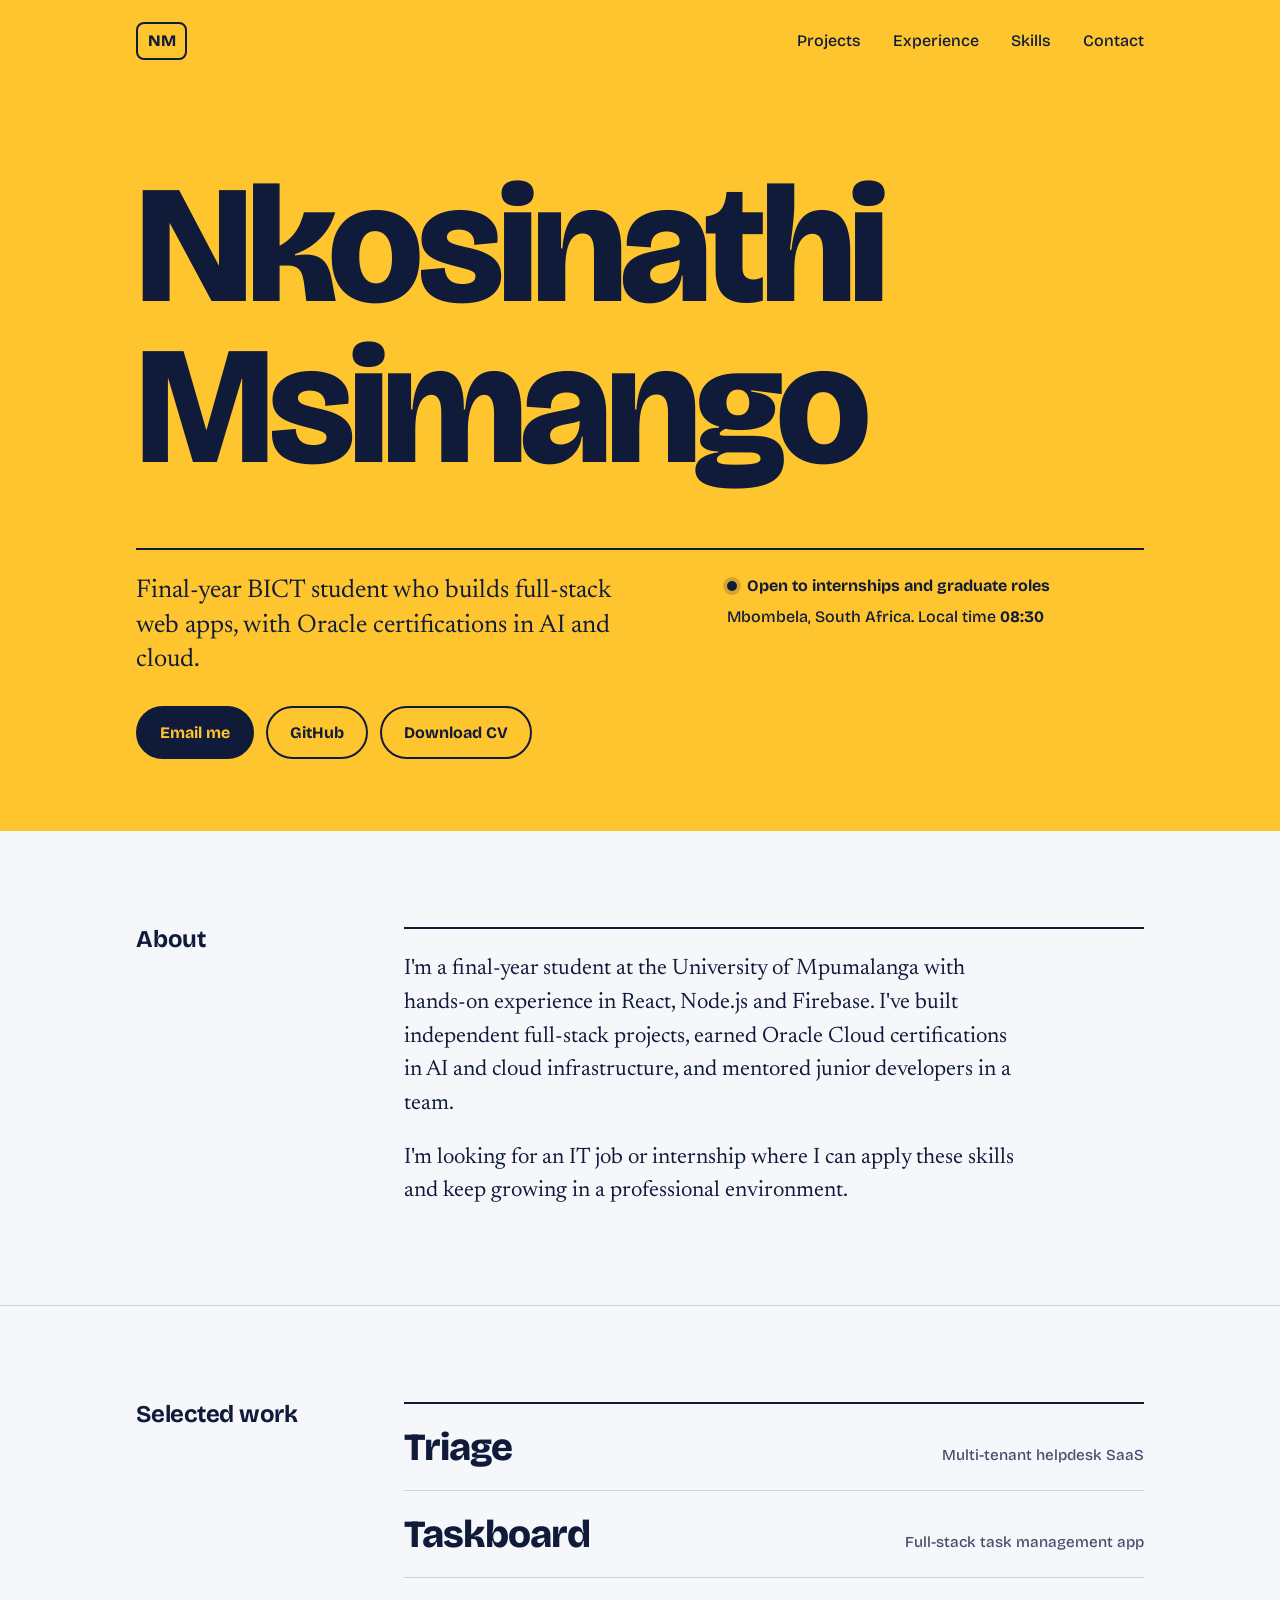
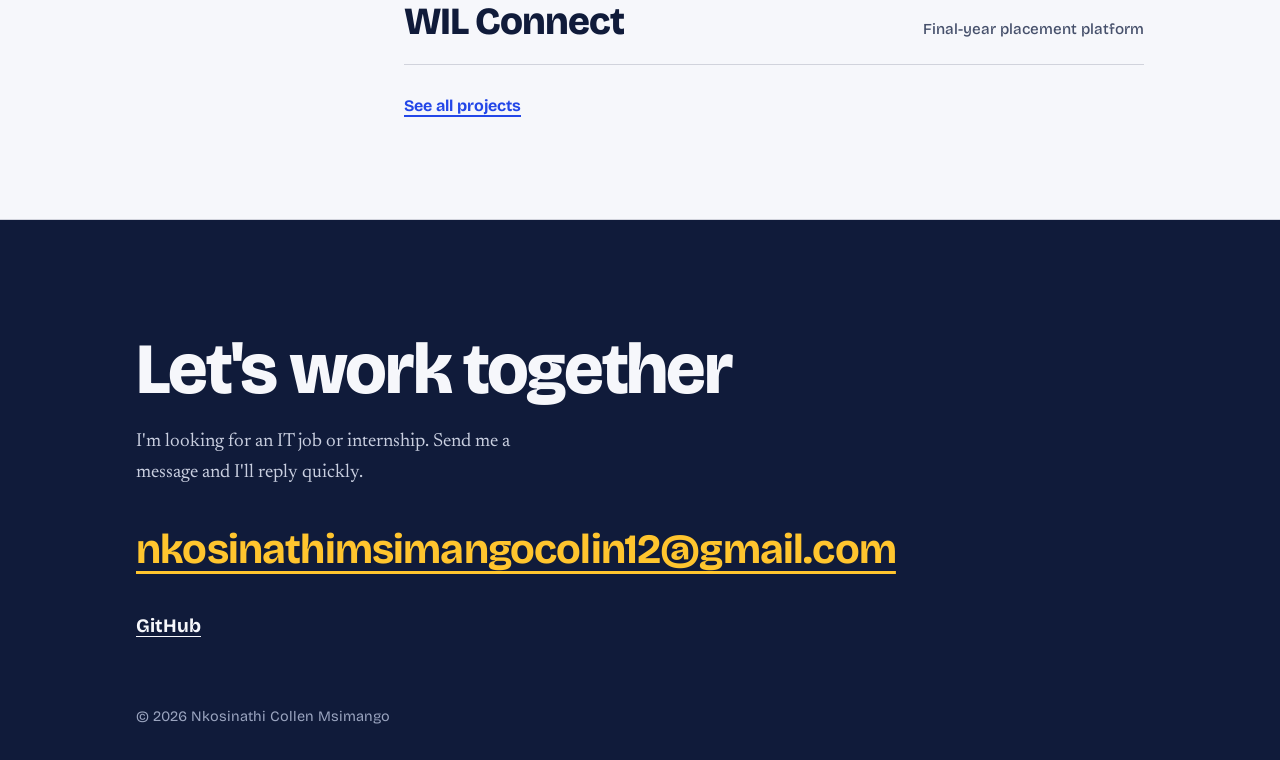
==== index.html @ f0b8b4c4 "Initial WebResume upload" ====
<!doctype html>
<html lang="en">
<head>
  <meta charset="utf-8">
  <meta name="viewport" content="width=device-width, initial-scale=1">
  <title>Nkosinathi Msimango | Full-Stack Developer</title>
  <meta name="description" content="Portfolio and CV of Nkosinathi Collen Msimango, a final-year BICT student with full-stack development experience (React, Node.js, PostgreSQL) and Oracle Cloud certifications in AI.">
  <meta name="theme-color" content="#FFC52E">
  <link rel="preconnect" href="https://fonts.googleapis.com">
  <link rel="preconnect" href="https://fonts.gstatic.com" crossorigin>
  <link href="https://fonts.googleapis.com/css2?family=Bricolage+Grotesque:opsz,wght@12..96,500;12..96,700;12..96,800&family=Newsreader:ital,opsz,wght@0,6..72,400;0,6..72,500;1,6..72,400&display=swap" rel="stylesheet">
  <link rel="stylesheet" href="style.css">
</head>
<body>

<a class="skip" href="#main">Skip to content</a>

<header class="hero">
  <div class="wrap">
    <nav class="nav" aria-label="Main">
      <a class="nav-home" href="index.html">NM</a>
      <ul>
        <li><a href="projects.html">Projects</a></li>
        <li><a href="experience.html">Experience</a></li>
        <li><a href="skills.html">Skills</a></li>
        <li><a href="#contact">Contact</a></li>
      </ul>
    </nav>

    <h1 class="name">
      <span class="line"><span>Nkosinathi</span></span>
      <span class="line"><span>Msimango</span></span>
    </h1>

    <div class="hero-foot">
      <p class="intro">Final-year BICT student who builds full-stack web apps, with Oracle certifications in AI and cloud.</p>

      <ul class="facts">
        <li class="status"><span class="dot" aria-hidden="true"></span>Open to internships and graduate roles</li>
        <li>Mbombela, South Africa. Local time <time id="clock" class="clock">--:--</time></li>
      </ul>

      <div class="actions">
        <a class="btn btn-solid" href="#contact">Email me</a>
        <a class="btn" href="https://github.com/Jayday0707-MNC" target="_blank" rel="noopener">GitHub</a>
        <a class="btn" href="cv.pdf" download>Download CV</a>
      </div>
    </div>
  </div>
</header>

<main id="main">

  <section class="section">
    <div class="wrap split">
      <h2>About</h2>
      <div class="about">
        <p>I'm a final-year student at the University of Mpumalanga with hands-on experience in React, Node.js and Firebase. I've built independent full-stack projects, earned Oracle Cloud certifications in AI and cloud infrastructure, and mentored junior developers in a team.</p>
        <p>I'm looking for an IT job or internship where I can apply these skills and keep growing in a professional environment.</p>
      </div>
    </div>
  </section>

  <section class="section">
    <div class="wrap split">
      <h2>Selected work</h2>
      <div>
        <ul class="teaser">
          <li><a href="projects.html"><span class="teaser-title">Triage</span><span class="meta">Multi-tenant helpdesk SaaS</span></a></li>
          <li><a href="projects.html"><span class="teaser-title">Taskboard</span><span class="meta">Full-stack task management app</span></a></li>
          <li><a href="projects.html"><span class="teaser-title">WIL Connect</span><span class="meta">Final-year placement platform</span></a></li>
        </ul>
        <p class="more"><a class="link" href="projects.html">See all projects</a></p>
      </div>
    </div>
  </section>

</main>

<footer id="contact" class="contact">
  <div class="wrap">
    <h2>Let's work together</h2>
    <p class="contact-lead">I'm looking for an IT job or internship. Send me a message and I'll reply quickly.</p>
    <a class="email" href="mailto:nkosinathimsimangocolin12@gmail.com">nkosinathimsimangocolin12@gmail.com</a>
    <ul class="contact-links">
      <li><a href="https://github.com/Jayday0707-MNC" target="_blank" rel="noopener">GitHub</a></li>
    </ul>
    <p class="copy">&copy; <span id="year">2026</span> Nkosinathi Collen Msimango</p>
  </div>
</footer>

<script src="main.js"></script>
</body>
</html>
---- style.css ----
/* ---------- Tokens ---------- */
:root {
  --sun: #FFC52E;     /* hero band */
  --ink: #101B3A;     /* text and dark surfaces */
  --paper: #F6F7FB;   /* page background */
  --muted: #46506B;   /* secondary text */
  --line: rgba(16, 27, 58, 0.16);
  --signal: #2347E8;  /* links */

  --display: "Bricolage Grotesque", "Segoe UI", system-ui, sans-serif;
  --body: "Newsreader", Georgia, "Times New Roman", serif;

  --gutter: clamp(20px, 5vw, 56px);
  --max: 1120px;
}

/* ---------- Base ---------- */
*, *::before, *::after { box-sizing: border-box; }
html { scroll-behavior: smooth; }
body {
  margin: 0;
  background: var(--paper);
  color: var(--ink);
  font-family: var(--body);
  font-size: 1.1875rem;
  line-height: 1.6;
  -webkit-font-smoothing: antialiased;
}
h1, h2, h3 { font-family: var(--display); margin: 0; line-height: 1.05; }
p { margin: 0 0 0.9em; }
a { color: inherit; }
ul { list-style: none; margin: 0; padding: 0; }

.wrap { max-width: var(--max); margin: 0 auto; padding: 0 var(--gutter); }

:focus-visible { outline: 3px solid var(--signal); outline-offset: 3px; border-radius: 2px; }

.skip {
  position: absolute; left: -999px; top: 8px;
  background: var(--ink); color: #fff; padding: 8px 14px; z-index: 10;
}
.skip:focus { left: 8px; }

/* ---------- Hero ---------- */
.hero { background: var(--sun); padding-bottom: clamp(36px, 6vw, 72px); }

.nav {
  display: flex; align-items: center; justify-content: space-between;
  padding: 22px 0; font-family: var(--display); font-weight: 500; font-size: 1rem;
}
.nav-home {
  font-weight: 800; text-decoration: none; letter-spacing: -0.02em;
  border: 2px solid var(--ink); border-radius: 8px; padding: 4px 10px;
}
.nav ul { display: flex; gap: clamp(14px, 3vw, 32px); }
.nav ul a { text-decoration: none; padding: 6px 0; border-bottom: 2px solid transparent; }
.nav ul a:hover { border-bottom-color: var(--ink); }

.name {
  font-weight: 800;
  font-size: clamp(3.1rem, 13.5vw, 10.5rem);
  line-height: 0.9;
  letter-spacing: -0.035em;
  margin: clamp(28px, 7vw, 88px) 0 clamp(28px, 5vw, 56px);
}
.name .line { display: block; overflow: hidden; padding-bottom: 0.06em; }
.name .line > span { display: inline-block; animation: rise 0.9s cubic-bezier(0.2, 0.8, 0.2, 1) both; }
.name .line:nth-child(2) > span { animation-delay: 0.12s; }
@keyframes rise { from { transform: translateY(105%); } to { transform: translateY(0); } }

.hero-foot {
  display: grid; gap: 28px 48px;
  grid-template-columns: 1.3fr 1fr;
  border-top: 2px solid var(--ink);
  padding-top: 24px;
}
.intro { font-size: clamp(1.25rem, 2.2vw, 1.6rem); line-height: 1.35; max-width: 34ch; margin: 0; }

.facts { font-family: var(--display); font-weight: 500; font-size: 1rem; line-height: 1.45; display: grid; gap: 8px; align-content: start; }
.status { display: flex; align-items: center; gap: 10px; font-weight: 700; }
.dot { width: 10px; height: 10px; border-radius: 50%; background: var(--ink); flex: none; box-shadow: 0 0 0 4px rgba(16, 27, 58, 0.18); }
.clock { font-variant-numeric: tabular-nums; font-weight: 700; }

.actions { grid-column: 1 / -1; display: flex; flex-wrap: wrap; gap: 12px; }
.btn {
  font-family: var(--display); font-weight: 700; font-size: 1rem; text-decoration: none;
  padding: 12px 22px; border: 2px solid var(--ink); border-radius: 999px;
  transition: background 0.15s, color 0.15s;
}
.btn:hover { background: var(--ink); color: var(--sun); }
.btn-solid { background: var(--ink); color: var(--sun); }
.btn-solid:hover { background: transparent; color: var(--ink); }

/* ---------- Sections ---------- */
.section { padding: clamp(48px, 8vw, 96px) 0; border-bottom: 1px solid var(--line); }
.split { display: grid; grid-template-columns: 220px 1fr; gap: 24px 48px; }
.section h2 { font-size: 1.5rem; font-weight: 700; letter-spacing: -0.01em; }

.meta { font-family: var(--display); font-weight: 500; font-size: 0.95rem; color: var(--muted); margin: 6px 0 0; }

/* Projects */
.list { display: grid; }
.project, .role {
  display: grid; grid-template-columns: minmax(0, 0.9fr) minmax(0, 1.4fr); gap: 16px 40px;
  padding: 32px 0; border-top: 1px solid var(--line);
}
.project:first-child, .role:first-child { border-top: 2px solid var(--ink); padding-top: 28px; }
.project h3 { font-size: clamp(1.7rem, 3.4vw, 2.5rem); font-weight: 800; letter-spacing: -0.025em; }
.role h3 { font-size: clamp(1.25rem, 2.2vw, 1.6rem); font-weight: 700; letter-spacing: -0.015em; line-height: 1.15; }
.project-body p { max-width: 58ch; }
.project-body p:last-child, .role .project-body p { margin-bottom: 0; }
.stack { font-family: var(--display); font-weight: 500; font-size: 0.95rem; color: var(--muted); }
.link {
  display: inline-block; margin-top: 4px;
  font-family: var(--display); font-weight: 700; font-size: 1rem; color: var(--signal);
  text-decoration: underline; text-underline-offset: 4px; text-decoration-thickness: 2px;
}
.link:hover { text-decoration-thickness: 4px; }

/* About */
.about { border-top: 2px solid var(--ink); padding-top: 24px; font-size: clamp(1.2rem, 2vw, 1.4rem); line-height: 1.5; }
.about p { max-width: 52ch; }
.about p:last-child { margin-bottom: 0; }

/* Skills */
.skills { margin: 0; }
.skills > div { display: grid; grid-template-columns: 200px 1fr; gap: 8px 24px; padding: 14px 0; border-top: 1px solid var(--line); }
.skills > div:first-child { border-top: 2px solid var(--ink); }
.skills dt { font-family: var(--display); font-weight: 700; }
.skills dd { margin: 0; }

/* Certifications */
.certs { margin: 0; }
.certs li { display: grid; gap: 2px; padding: 14px 0; border-top: 1px solid var(--line); }
.certs li:first-child { border-top: 2px solid var(--ink); }
.certs strong { font-family: var(--display); font-weight: 700; line-height: 1.3; }
.certs .meta { margin: 0; max-width: 62ch; }

/* Education */
.edu { border-top: 1px solid var(--line); padding: 20px 0; }
.edu:first-child { border-top: 2px solid var(--ink); }
.edu h3 { font-size: clamp(1.3rem, 2.4vw, 1.8rem); font-weight: 700; letter-spacing: -0.015em; line-height: 1.15; }
.edu-small h3 { font-size: 1.2rem; }

/* ---------- Contact ---------- */
.contact { background: var(--ink); color: var(--paper); padding: clamp(56px, 9vw, 112px) 0 32px; }
.contact h2 { font-size: clamp(2.2rem, 6vw, 4.5rem); font-weight: 800; letter-spacing: -0.03em; }
.contact-lead { max-width: 40ch; margin: 20px 0 28px; color: #C9CFE0; }
.email {
  font-family: var(--display); font-weight: 700; letter-spacing: -0.02em;
  font-size: clamp(1.4rem, 4.2vw, 2.6rem); color: var(--sun);
  text-decoration: underline; text-underline-offset: 8px; text-decoration-thickness: 3px; overflow-wrap: anywhere;
}
.email:hover { text-decoration-thickness: 6px; }
.contact-links { display: flex; gap: 24px; margin-top: 28px; font-family: var(--display); font-weight: 700; }
.contact-links a { text-underline-offset: 4px; }
.contact :focus-visible { outline-color: var(--sun); }
.copy { margin: 64px 0 0; font-size: 0.9rem; color: #9AA4BF; font-family: var(--display); }

/* ---------- Small screens ---------- */
@media (max-width: 820px) {
  .split { grid-template-columns: 1fr; }
  .hero-foot { grid-template-columns: 1fr; }
  .project, .role { grid-template-columns: 1fr; }
  .skills > div { grid-template-columns: 1fr; gap: 2px; }
  .nav ul { gap: 14px; font-size: 0.9rem; }
}

/* ---------- Motion and print ---------- */
@media (prefers-reduced-motion: reduce) {
  html { scroll-behavior: auto; }
  .name .line > span { animation: none; }
}
@media print {
  .nav, .actions, .skip { display: none; }
  .hero, .contact { background: #fff; color: #000; }
  .email { color: #000; }
  .project { break-inside: avoid; }
}
/* ---------- Multi-page additions ---------- */
.nav { flex-wrap: wrap; gap: 8px 16px; }
.nav ul a[aria-current="page"] { border-bottom-color: var(--ink); }

/* Smaller header band used on inner pages */
.hero-page { padding-bottom: clamp(32px, 5vw, 56px); }
.page-title {
  font-weight: 800;
  font-size: clamp(2.8rem, 10vw, 7.5rem);
  line-height: 0.92;
  letter-spacing: -0.035em;
  margin: clamp(24px, 5vw, 64px) 0 20px;
}
.page-title .line { display: block; overflow: hidden; padding-bottom: 0.06em; }
.page-title .line > span { display: inline-block; animation: rise 0.9s cubic-bezier(0.2, 0.8, 0.2, 1) both; }
.page-intro { font-size: clamp(1.2rem, 2vw, 1.5rem); line-height: 1.4; max-width: 40ch; margin: 0; }

/* Selected work list on the home page */
.teaser { border-top: 2px solid var(--ink); }
.teaser li { border-bottom: 1px solid var(--line); }
.teaser a {
  display: flex; justify-content: space-between; align-items: baseline;
  gap: 8px 16px; flex-wrap: wrap; padding: 22px 0; text-decoration: none;
}
.teaser-title { font-family: var(--display); font-weight: 800; font-size: clamp(1.6rem, 3.2vw, 2.4rem); letter-spacing: -0.025em; line-height: 1.1; }
.teaser a:hover .teaser-title { color: var(--signal); }
.teaser .meta { margin: 0; }
.more { margin: 24px 0 0; }

@media (prefers-reduced-motion: reduce) {
  .page-title .line > span { animation: none; }
}
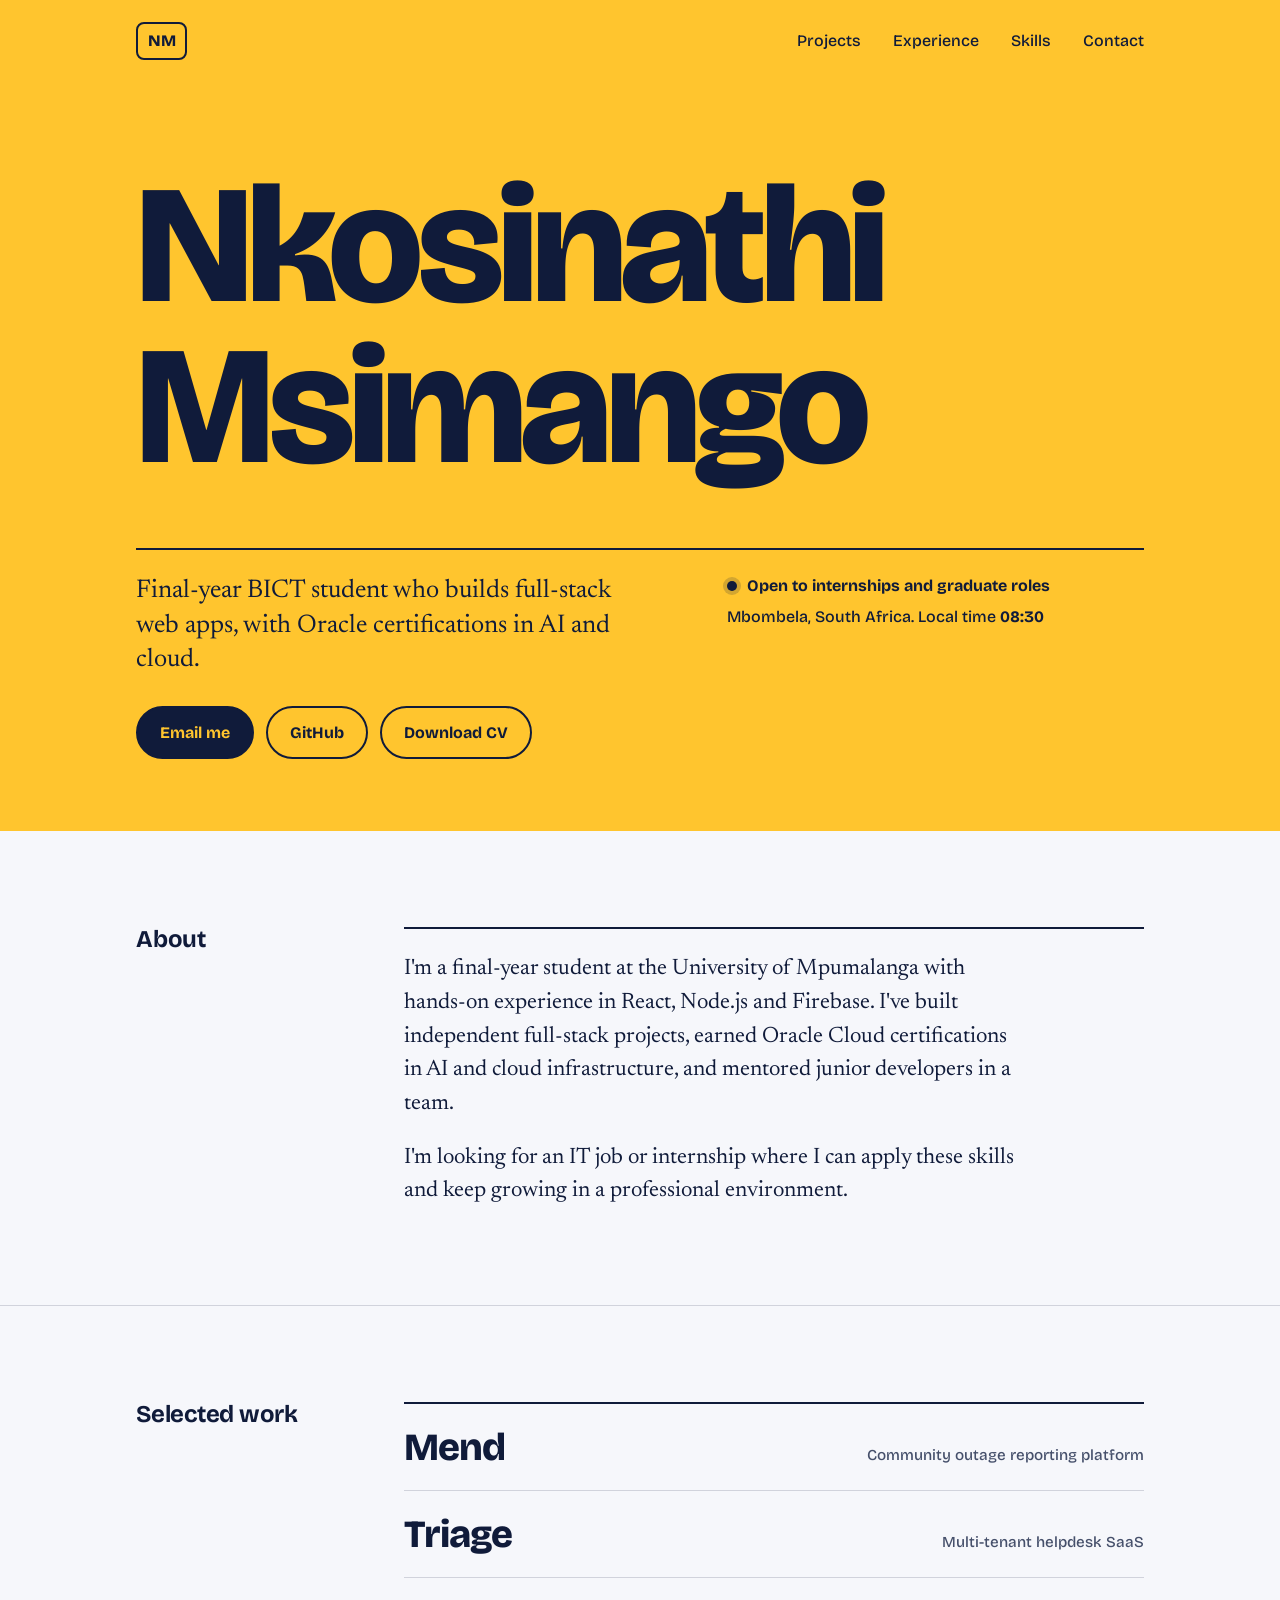
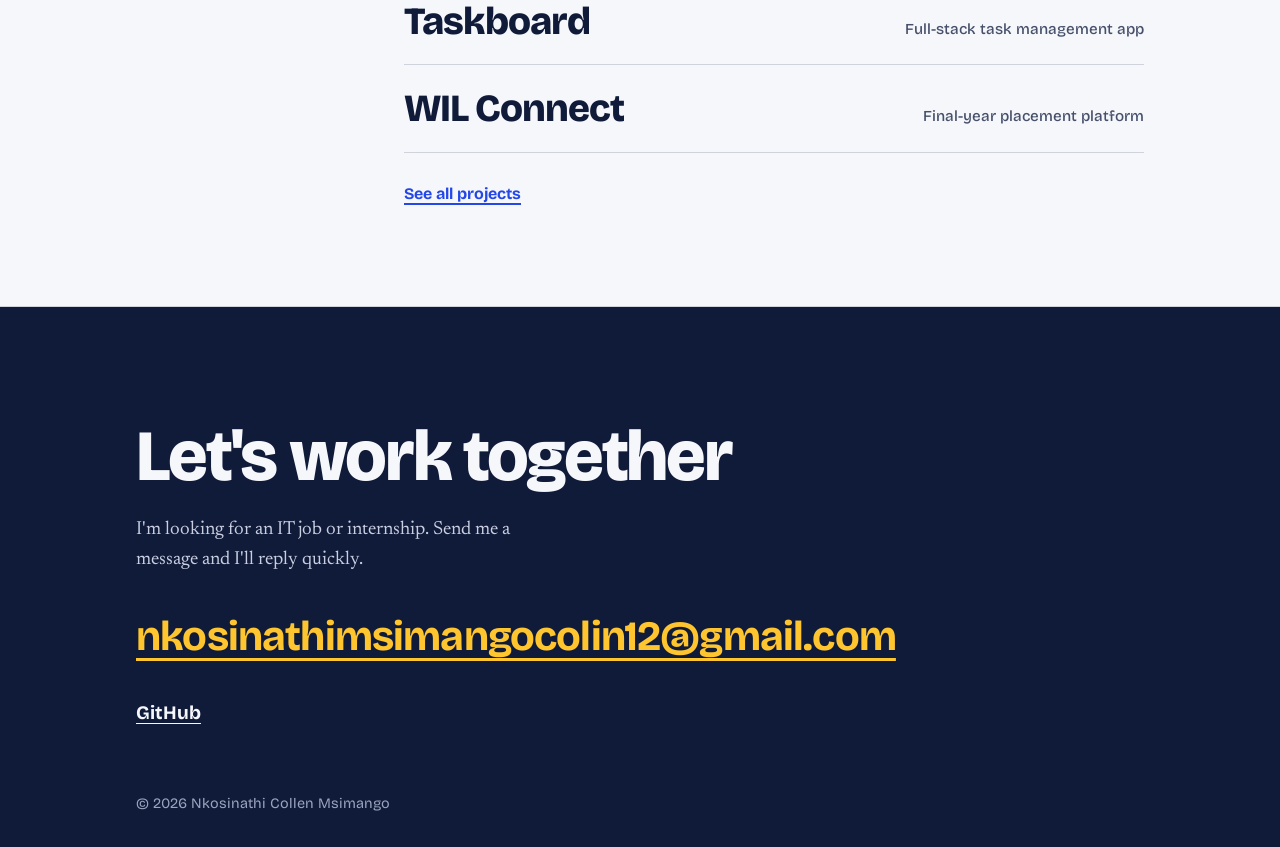
==== commit ef7e764f: "added new project on projects" ====
--- a/index.html
+++ b/index.html
@@ -66,6 +66,7 @@
       <h2>Selected work</h2>
       <div>
         <ul class="teaser">
+          <li><a href="projects.html"><span class="teaser-title">Mend</span><span class="meta">Community outage reporting platform</span></a></li>
           <li><a href="projects.html"><span class="teaser-title">Triage</span><span class="meta">Multi-tenant helpdesk SaaS</span></a></li>
           <li><a href="projects.html"><span class="teaser-title">Taskboard</span><span class="meta">Full-stack task management app</span></a></li>
           <li><a href="projects.html"><span class="teaser-title">WIL Connect</span><span class="meta">Final-year placement platform</span></a></li>
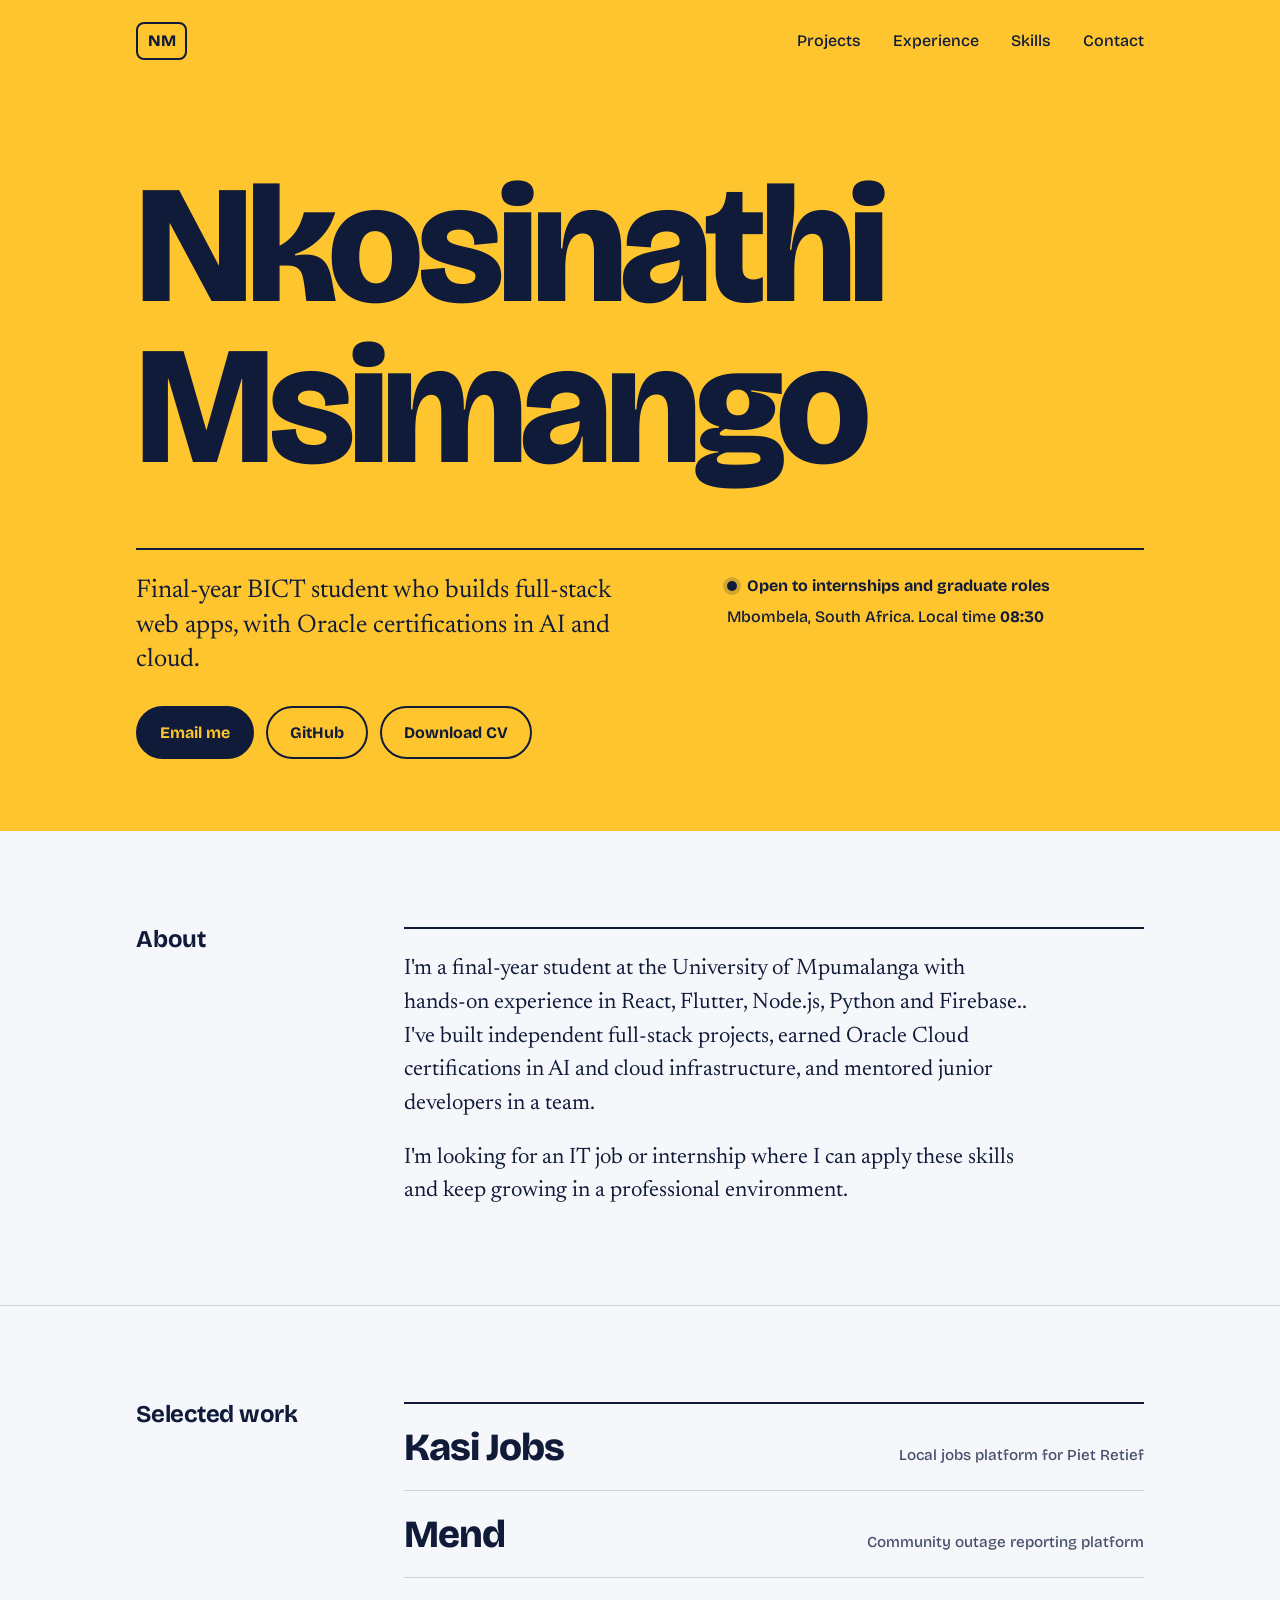
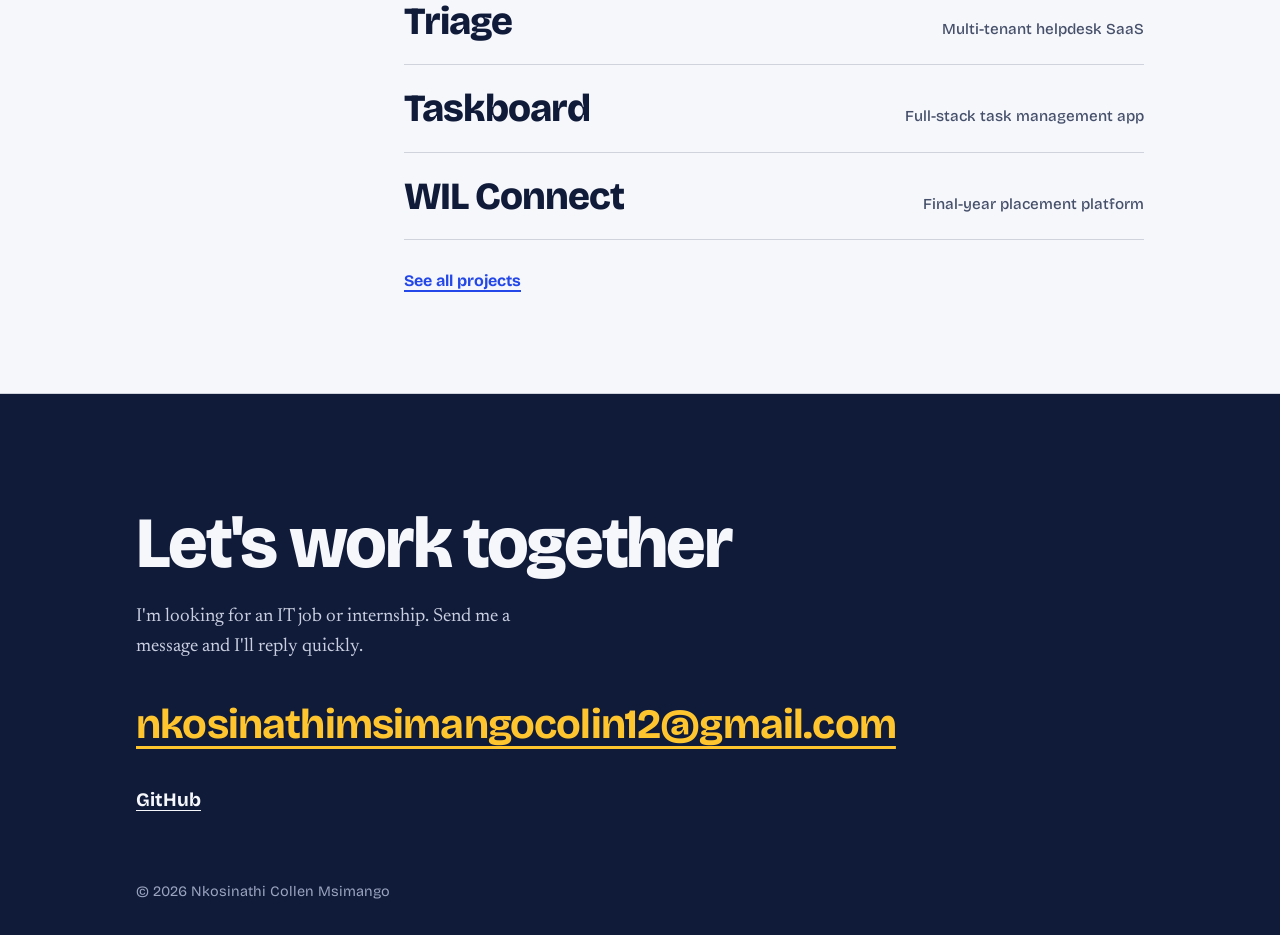
==== commit f9879e9e: "Add Kasi Jobs live demo link" ====
--- a/index.html
+++ b/index.html
@@ -4,7 +4,7 @@
   <meta charset="utf-8">
   <meta name="viewport" content="width=device-width, initial-scale=1">
   <title>Nkosinathi Msimango | Full-Stack Developer</title>
-  <meta name="description" content="Portfolio and CV of Nkosinathi Collen Msimango, a final-year BICT student with full-stack development experience (React, Node.js, PostgreSQL) and Oracle Cloud certifications in AI.">
+  <meta name="description" content="Portfolio and CV of Nkosinathi Collen Msimango, a final-year BICT student with full-stack development experience (React, Flutter, Node.js, FastAPI, PostgreSQL). and Oracle Cloud certifications in AI.">
   <meta name="theme-color" content="#FFC52E">
   <link rel="preconnect" href="https://fonts.googleapis.com">
   <link rel="preconnect" href="https://fonts.gstatic.com" crossorigin>
@@ -55,7 +55,7 @@
     <div class="wrap split">
       <h2>About</h2>
       <div class="about">
-        <p>I'm a final-year student at the University of Mpumalanga with hands-on experience in React, Node.js and Firebase. I've built independent full-stack projects, earned Oracle Cloud certifications in AI and cloud infrastructure, and mentored junior developers in a team.</p>
+        <p>I'm a final-year student at the University of Mpumalanga with hands-on experience in React, Flutter, Node.js, Python and Firebase.. I've built independent full-stack projects, earned Oracle Cloud certifications in AI and cloud infrastructure, and mentored junior developers in a team.</p>
         <p>I'm looking for an IT job or internship where I can apply these skills and keep growing in a professional environment.</p>
       </div>
     </div>
@@ -66,6 +66,7 @@
       <h2>Selected work</h2>
       <div>
         <ul class="teaser">
+          <li><a href="projects.html"><span class="teaser-title">Kasi Jobs</span><span class="meta">Local jobs platform for Piet Retief</span></a></li>
           <li><a href="projects.html"><span class="teaser-title">Mend</span><span class="meta">Community outage reporting platform</span></a></li>
           <li><a href="projects.html"><span class="teaser-title">Triage</span><span class="meta">Multi-tenant helpdesk SaaS</span></a></li>
           <li><a href="projects.html"><span class="teaser-title">Taskboard</span><span class="meta">Full-stack task management app</span></a></li>
